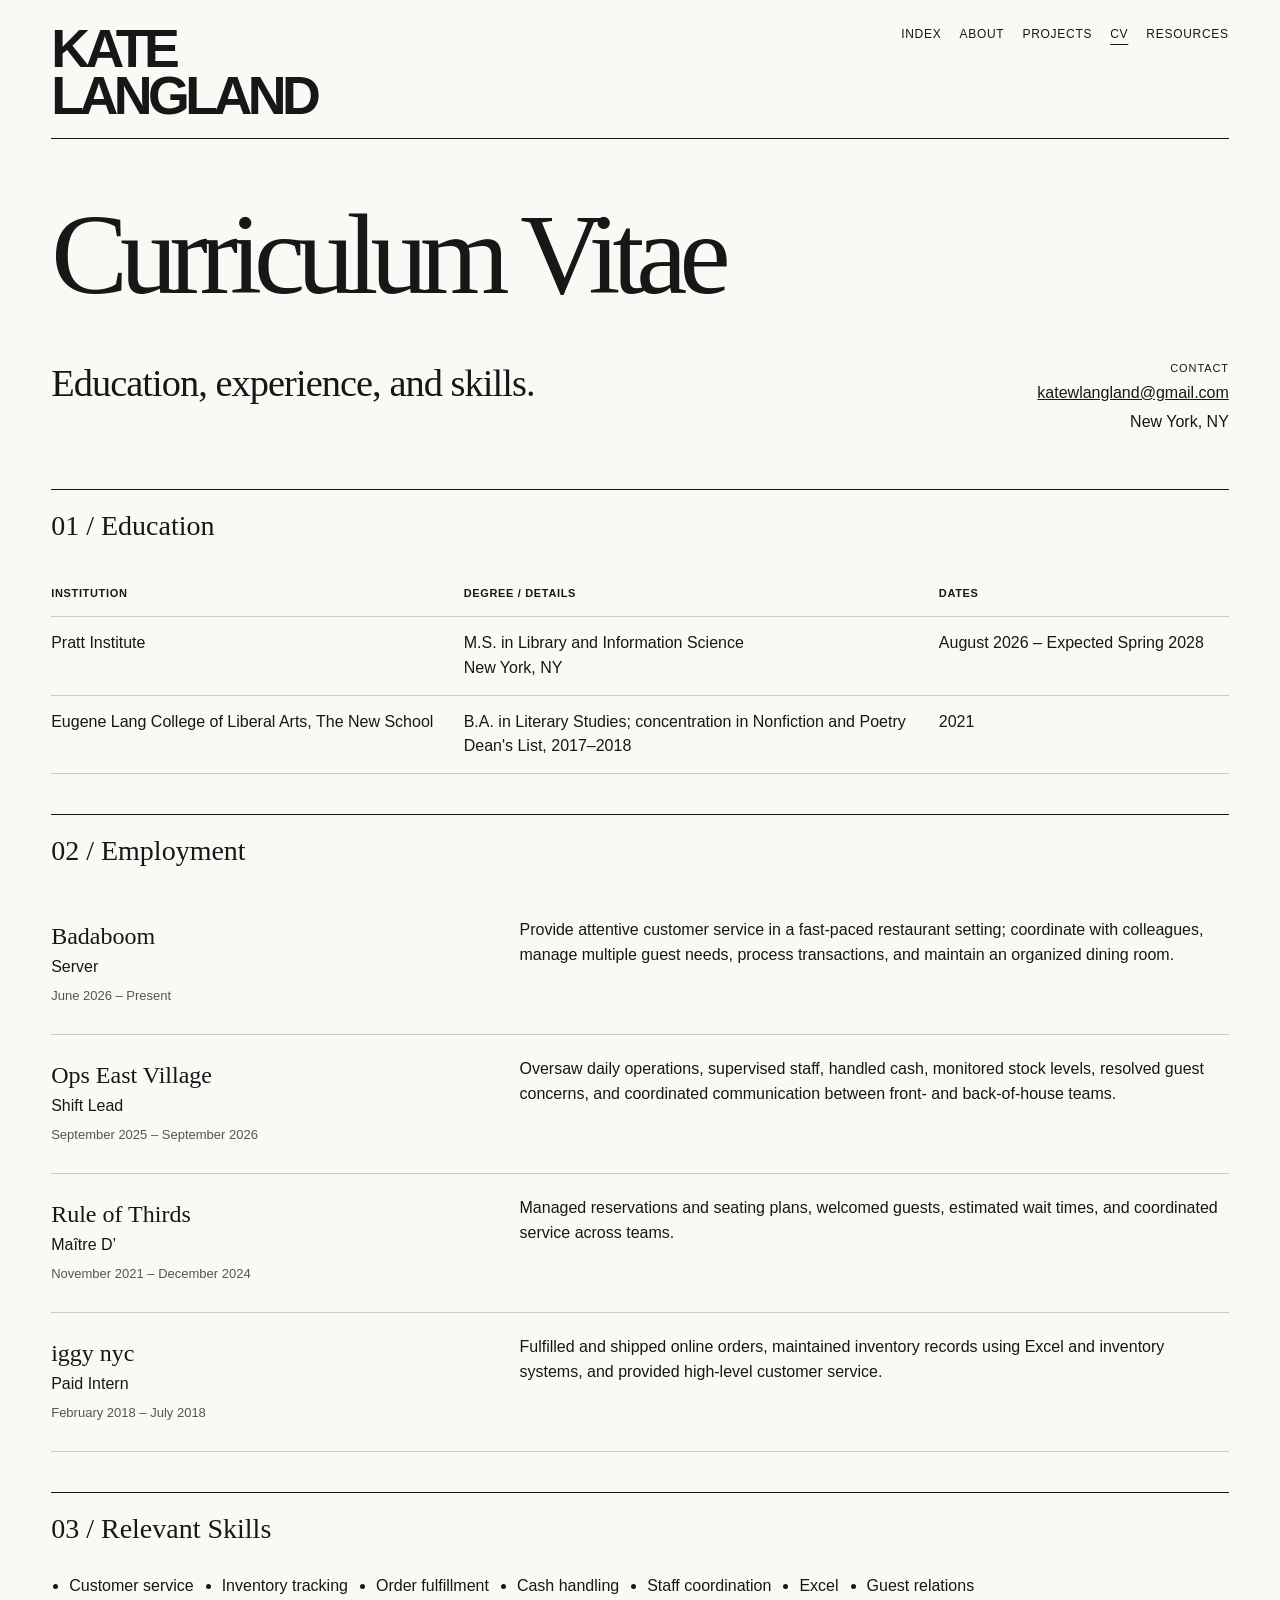
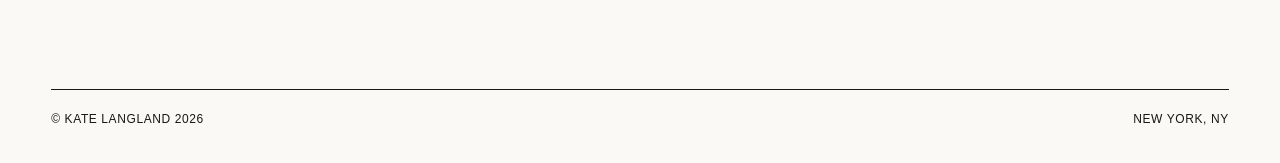
==== cv.html @ 87a674a1 "Add files via upload" ====
<!DOCTYPE html>
<html lang="en">
<head>
<meta charset="utf-8">
<meta name="viewport" content="width=device-width, initial-scale=1">
<meta name="description" content="Kate Langland — library and information science, archives, books and art.">
<title>CV — Kate Langland</title>
<link rel="stylesheet" href="style.css">
</head>
<body><div class="wrap">
<header class="site-header"><a class="brand" href="index.html">KATE<br>LANGLAND</a><nav class="site-nav" aria-label="Main navigation"><a href="index.html">Index</a><a href="about.html">About</a><a href="projects.html">Projects</a><a href="cv.html" aria-current="page">CV</a><a href="resources.html">Resources</a></nav></header>
<main><h1 class="page-title">Curriculum Vitae</h1><div class="cv-top"><p class="lead">Education, experience, and skills.</p><div class="contact"><span class="eyebrow">Contact</span><a href="mailto:katewlangland@gmail.com">katewlangland@gmail.com</a><span>New York, NY</span></div></div><section class="cv-section"><h2>01 / Education</h2><table id="cv-table"><thead><tr><th scope="col">Institution</th><th scope="col">Degree / Details</th><th scope="col">Dates</th></tr></thead><tbody><tr><td>Pratt Institute</td><td>M.S. in Library and Information Science<br>New York, NY</td><td>August 2026 – Expected Spring 2028</td></tr><tr><td>Eugene Lang College of Liberal Arts, The New School</td><td>B.A. in Literary Studies; concentration in Nonfiction and Poetry<br>Dean's List, 2017–2018</td><td>2021</td></tr></tbody></table></section><section class="cv-section"><h2>02 / Employment</h2><div class="job"><div><h3>Badaboom</h3><p>Server</p><p class="date">June 2026 – Present</p></div><p>Provide attentive customer service in a fast-paced restaurant setting; coordinate with colleagues, manage multiple guest needs, process transactions, and maintain an organized dining room.</p></div><div class="job"><div><h3>Ops East Village</h3><p>Shift Lead</p><p class="date">September 2025 – September 2026</p></div><p>Oversaw daily operations, supervised staff, handled cash, monitored stock levels, resolved guest concerns, and coordinated communication between front- and back-of-house teams.</p></div><div class="job"><div><h3>Rule of Thirds</h3><p>Maître D’</p><p class="date">November 2021 – December 2024</p></div><p>Managed reservations and seating plans, welcomed guests, estimated wait times, and coordinated service across teams.</p></div><div class="job"><div><h3>iggy nyc</h3><p>Paid Intern</p><p class="date">February 2018 – July 2018</p></div><p>Fulfilled and shipped online orders, maintained inventory records using Excel and inventory systems, and provided high-level customer service.</p></div></section><section class="cv-section"><h2>03 / Relevant Skills</h2><ul class="skill-list"><li>Customer service</li><li>Inventory tracking</li><li>Order fulfillment</li><li>Cash handling</li><li>Staff coordination</li><li>Excel</li><li>Guest relations</li></ul></section></main>
<footer id="footer"><span>© Kate Langland 2026</span><span>New York, NY</span></footer>
</div></body></html>
---- style.css ----
/* Shared styles for all five pages */
:root { --ink:#171717; --paper:#faf9f6; --line:#cbc9c3; --accent:#b53828; }
* { box-sizing:border-box; }
html { scroll-behavior:smooth; }
body { margin:0; background:var(--paper); color:var(--ink); font:16px/1.55 Arial,Helvetica,sans-serif; }
a { color:inherit; }
a:hover { color:var(--accent); }
a:focus-visible { outline:2px solid var(--accent); outline-offset:4px; }
.wrap { max-width:1440px; margin:0 auto; padding:0 4vw; }
.site-header { display:flex; justify-content:space-between; align-items:flex-start; gap:24px; padding:25px 0 18px; border-bottom:1px solid var(--ink); }
.brand { font-weight:900; font-size:clamp(29px,4.2vw,62px); line-height:.88; letter-spacing:-.085em; text-decoration:none; }
.site-nav { display:flex; flex-wrap:wrap; gap:18px; font-size:12px; text-transform:uppercase; letter-spacing:.06em; }
.site-nav a { text-decoration:none; }
.site-nav a[aria-current="page"] { text-decoration:underline; text-underline-offset:6px; }
h1,h2,h3 { font-family:Georgia,'Times New Roman',serif; font-weight:400; }
p { margin-top:0; }
.eyebrow,.caption { font-size:11px; letter-spacing:.08em; text-transform:uppercase; }
.hero { display:grid; grid-template-columns:1.5fr .55fr; gap:6vw; align-items:end; padding:60px 0 65px; }
.hero h1 { font-size:clamp(48px,6.5vw,100px); letter-spacing:-.06em; line-height:1.02; margin:15px 0 0; }
.hero-aside { max-width:310px; font-size:15px; }
.gallery { display:grid; grid-template-columns:1.15fr .85fr 1fr; align-items:start; gap:20px; }
.gallery figure { margin:0; min-width:0; }
.gallery a { display:block; overflow:hidden; }
.gallery img { display:block; width:100%; object-fit:cover; transition:transform .25s ease; }
.gallery a:hover img { transform:scale(1.025); }
.gallery .tall img { aspect-ratio:3/4; }
.gallery .wide img { aspect-ratio:4/3; }
.gallery .offset { padding-top:80px; }
.gallery .lower { padding-top:150px; }
.caption { display:flex; justify-content:space-between; gap:12px; margin-top:10px; line-height:1.5; }
.gallery-note { margin-top:20px; }
.section-heading { display:flex; justify-content:space-between; align-items:baseline; border-top:1px solid var(--ink); padding-top:12px; margin:90px 0 25px; }
.section-heading h2 { margin:0; font-size:clamp(28px,3.5vw,48px); }
.index-list { border-top:1px solid var(--line); }
.index-entry { display:grid; grid-template-columns:60px 1fr 1fr 25px; gap:15px; align-items:center; border-bottom:1px solid var(--line); padding:17px 0; text-decoration:none; }
.index-entry strong { font:400 clamp(25px,3vw,43px) Georgia,serif; }
.index-entry span { font-size:13px; }
.page-title { font-size:clamp(55px,9vw,135px); line-height:1; letter-spacing:-.07em; margin:58px 0 48px; }
.page-layout { display:grid; grid-template-columns:1fr 1fr; gap:7vw; margin-bottom:70px; }
.lead { font:400 clamp(25px,3vw,42px)/1.2 Georgia,serif; letter-spacing:-.025em; }
.copy { max-width:650px; }
.copy h2 { font-size:28px; margin:30px 0 14px; }
.copy li { margin-bottom:14px; }
.small-note,.date { font-size:13px; color:#555; }
.intro { max-width:800px; margin-bottom:45px; }
.project { display:grid; grid-template-columns:60px 1fr 1fr; gap:20px; border-top:1px solid var(--line); padding:28px 0; }
.project:last-child { border-bottom:1px solid var(--line); }
.project h2 { font-size:clamp(28px,3.5vw,48px); margin:0; }
.project p { margin:0; }
.section-space { margin-top:60px; }
.cv-top { display:flex; justify-content:space-between; gap:25px; align-items:start; margin-bottom:45px; }
.contact { display:flex; flex-direction:column; gap:4px; text-align:right; overflow-wrap:anywhere; }
.cv-section { margin:40px 0; }
.cv-section>h2 { border-top:1px solid var(--ink); padding-top:14px; font-size:28px; }
table { border-collapse:collapse; width:100%; margin:20px 0 35px; }
th,td { border-bottom:1px solid var(--line); text-align:left; vertical-align:top; padding:14px 12px 14px 0; }
th { font-size:11px; text-transform:uppercase; letter-spacing:.06em; }
.job { display:grid; grid-template-columns:1fr 1.6fr; gap:25px; border-bottom:1px solid var(--line); padding:22px 0; }
.job h3 { font-size:24px; margin:0; }
.job p { margin:0 0 6px; }
.skill-list { display:flex; flex-wrap:wrap; gap:10px 28px; padding-left:18px; }
#resource-list { padding-left:20px; }
#footer { border-top:1px solid var(--ink); display:flex; justify-content:space-between; gap:20px; margin-top:90px; padding:20px 0 35px; font-size:12px; text-transform:uppercase; letter-spacing:.05em; }
@media (max-width:750px) { .site-header { display:block; } .site-nav { margin-top:24px; gap:12px; } .hero,.page-layout { grid-template-columns:1fr; } .hero { padding:42px 0; } .gallery { grid-template-columns:1fr 1fr; gap:12px; } .gallery .offset,.gallery .lower { padding-top:0; } .gallery figure:last-child { grid-column:1/-1; width:70%; margin-left:auto; } .caption { display:block; } .caption span { display:block; } .index-entry { grid-template-columns:36px 1fr 20px; } .index-entry .description { display:none; } .project { grid-template-columns:35px 1fr; } .project p { grid-column:2; } .cv-top { display:block; } .contact { text-align:left; } .job { grid-template-columns:1fr; gap:8px; } .section-heading { margin-top:60px; } #footer { flex-direction:column; } }
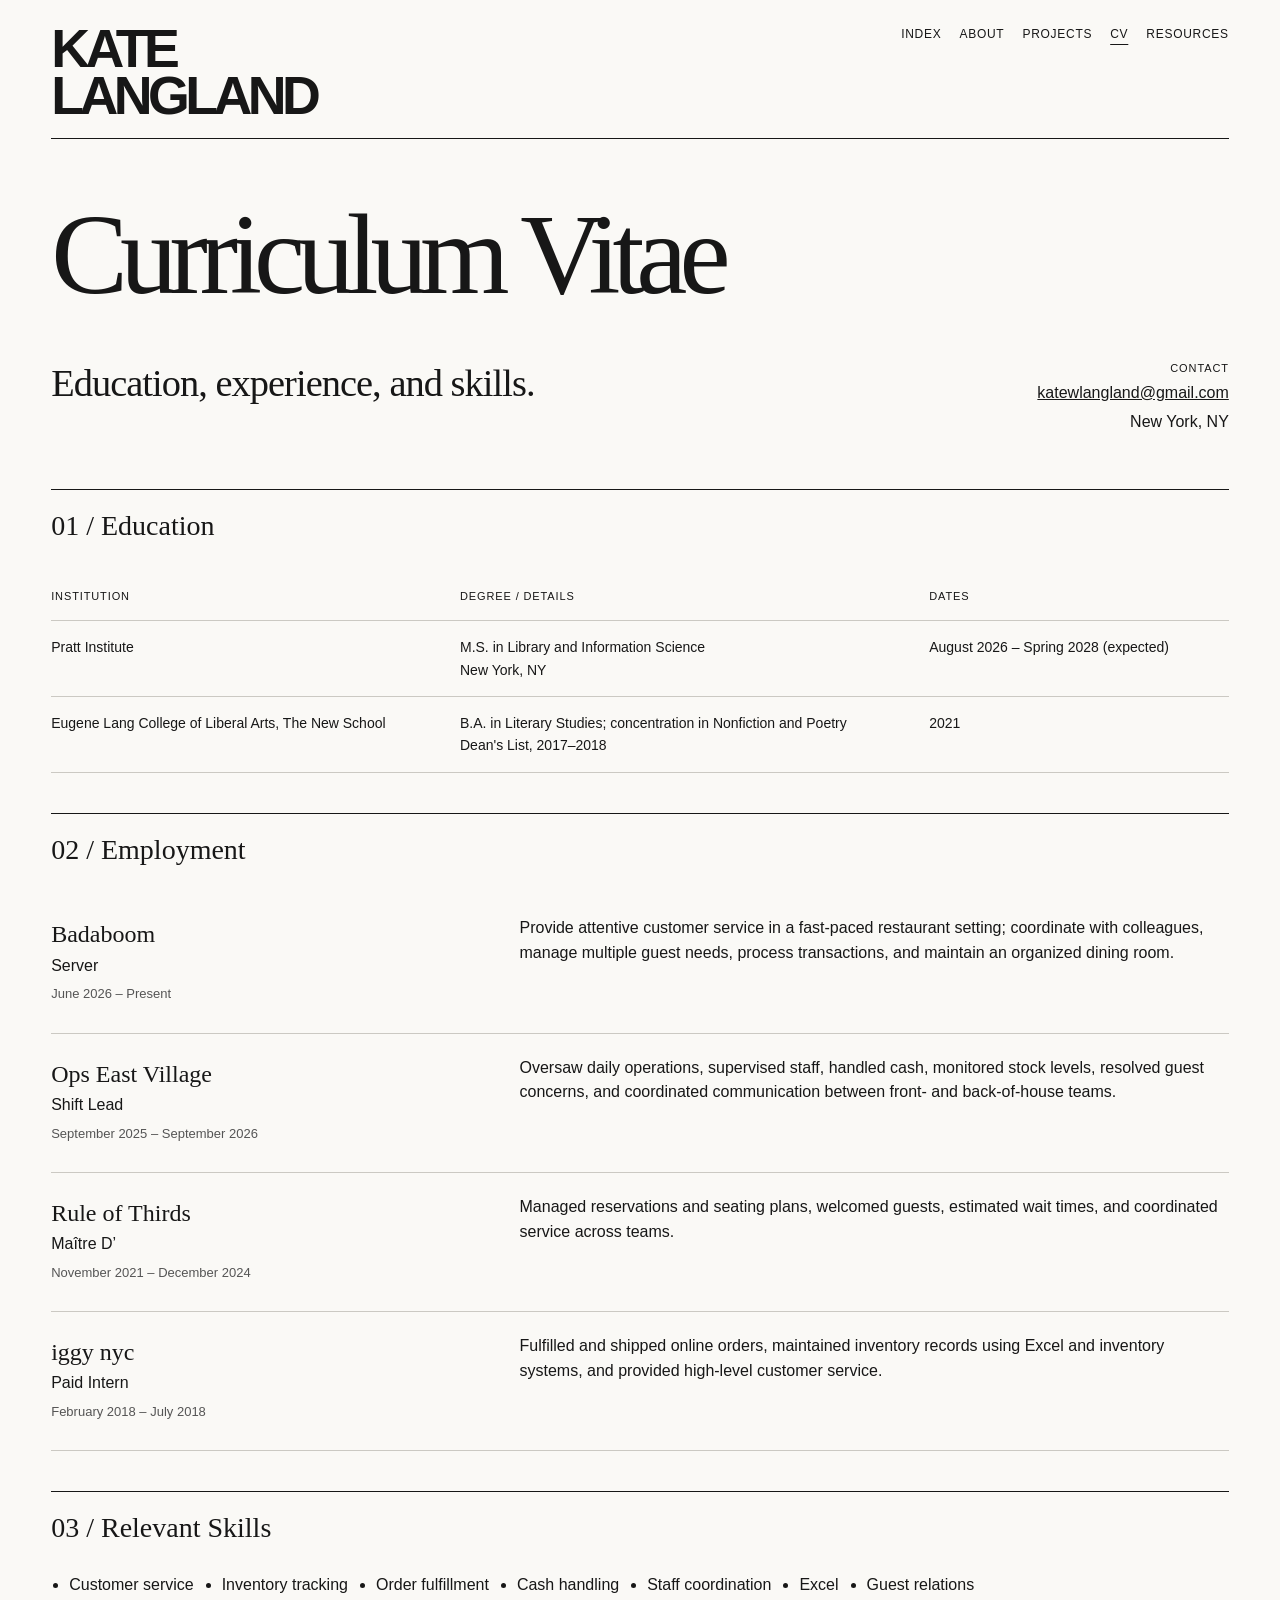
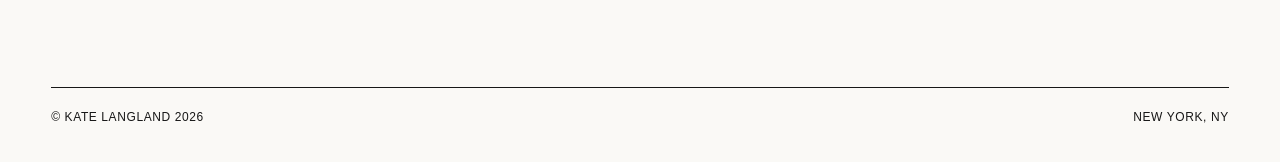
==== commit 92712654: "Add files via upload" ====
--- a/cv.html
+++ b/cv.html
@@ -9,6 +9,6 @@
 </head>
 <body><div class="wrap">
 <header class="site-header"><a class="brand" href="index.html">KATE<br>LANGLAND</a><nav class="site-nav" aria-label="Main navigation"><a href="index.html">Index</a><a href="about.html">About</a><a href="projects.html">Projects</a><a href="cv.html" aria-current="page">CV</a><a href="resources.html">Resources</a></nav></header>
-<main><h1 class="page-title">Curriculum Vitae</h1><div class="cv-top"><p class="lead">Education, experience, and skills.</p><div class="contact"><span class="eyebrow">Contact</span><a href="mailto:katewlangland@gmail.com">katewlangland@gmail.com</a><span>New York, NY</span></div></div><section class="cv-section"><h2>01 / Education</h2><table id="cv-table"><thead><tr><th scope="col">Institution</th><th scope="col">Degree / Details</th><th scope="col">Dates</th></tr></thead><tbody><tr><td>Pratt Institute</td><td>M.S. in Library and Information Science<br>New York, NY</td><td>August 2026 – Expected Spring 2028</td></tr><tr><td>Eugene Lang College of Liberal Arts, The New School</td><td>B.A. in Literary Studies; concentration in Nonfiction and Poetry<br>Dean's List, 2017–2018</td><td>2021</td></tr></tbody></table></section><section class="cv-section"><h2>02 / Employment</h2><div class="job"><div><h3>Badaboom</h3><p>Server</p><p class="date">June 2026 – Present</p></div><p>Provide attentive customer service in a fast-paced restaurant setting; coordinate with colleagues, manage multiple guest needs, process transactions, and maintain an organized dining room.</p></div><div class="job"><div><h3>Ops East Village</h3><p>Shift Lead</p><p class="date">September 2025 – September 2026</p></div><p>Oversaw daily operations, supervised staff, handled cash, monitored stock levels, resolved guest concerns, and coordinated communication between front- and back-of-house teams.</p></div><div class="job"><div><h3>Rule of Thirds</h3><p>Maître D’</p><p class="date">November 2021 – December 2024</p></div><p>Managed reservations and seating plans, welcomed guests, estimated wait times, and coordinated service across teams.</p></div><div class="job"><div><h3>iggy nyc</h3><p>Paid Intern</p><p class="date">February 2018 – July 2018</p></div><p>Fulfilled and shipped online orders, maintained inventory records using Excel and inventory systems, and provided high-level customer service.</p></div></section><section class="cv-section"><h2>03 / Relevant Skills</h2><ul class="skill-list"><li>Customer service</li><li>Inventory tracking</li><li>Order fulfillment</li><li>Cash handling</li><li>Staff coordination</li><li>Excel</li><li>Guest relations</li></ul></section></main>
+<main><h1 class="page-title">Curriculum Vitae</h1><div class="cv-top"><p class="lead">Education, experience, and skills.</p><div class="contact"><span class="eyebrow">Contact</span><a href="mailto:katewlangland@gmail.com">katewlangland@gmail.com</a><span>New York, NY</span></div></div><section class="cv-section"><h2>01 / Education</h2><table id="cv-table" class="education-table"><thead><tr><th scope="col">Institution</th><th scope="col">Degree / Details</th><th scope="col">Dates</th></tr></thead><tbody><tr><td>Pratt Institute</td><td>M.S. in Library and Information Science<br>New York, NY</td><td>August 2026 – Spring 2028 (expected)</td></tr><tr><td>Eugene Lang College of Liberal Arts, The New School</td><td>B.A. in Literary Studies; concentration in Nonfiction and Poetry<br>Dean's List, 2017–2018</td><td>2021</td></tr></tbody></table></section><section class="cv-section"><h2>02 / Employment</h2><div class="job"><div><h3>Badaboom</h3><p>Server</p><p class="date">June 2026 – Present</p></div><p>Provide attentive customer service in a fast-paced restaurant setting; coordinate with colleagues, manage multiple guest needs, process transactions, and maintain an organized dining room.</p></div><div class="job"><div><h3>Ops East Village</h3><p>Shift Lead</p><p class="date">September 2025 – September 2026</p></div><p>Oversaw daily operations, supervised staff, handled cash, monitored stock levels, resolved guest concerns, and coordinated communication between front- and back-of-house teams.</p></div><div class="job"><div><h3>Rule of Thirds</h3><p>Maître D’</p><p class="date">November 2021 – December 2024</p></div><p>Managed reservations and seating plans, welcomed guests, estimated wait times, and coordinated service across teams.</p></div><div class="job"><div><h3>iggy nyc</h3><p>Paid Intern</p><p class="date">February 2018 – July 2018</p></div><p>Fulfilled and shipped online orders, maintained inventory records using Excel and inventory systems, and provided high-level customer service.</p></div></section><section class="cv-section"><h2>03 / Relevant Skills</h2><ul class="skill-list"><li>Customer service</li><li>Inventory tracking</li><li>Order fulfillment</li><li>Cash handling</li><li>Staff coordination</li><li>Excel</li><li>Guest relations</li></ul></section></main>
 <footer id="footer"><span>© Kate Langland 2026</span><span>New York, NY</span></footer>
 </div></body></html>
--- a/style.css
+++ b/style.css
@@ -62,3 +62,23 @@
 #resource-list { padding-left:20px; }
 #footer { border-top:1px solid var(--ink); display:flex; justify-content:space-between; gap:20px; margin-top:90px; padding:20px 0 35px; font-size:12px; text-transform:uppercase; letter-spacing:.05em; }
 @media (max-width:750px) { .site-header { display:block; } .site-nav { margin-top:24px; gap:12px; } .hero,.page-layout { grid-template-columns:1fr; } .hero { padding:42px 0; } .gallery { grid-template-columns:1fr 1fr; gap:12px; } .gallery .offset,.gallery .lower { padding-top:0; } .gallery figure:last-child { grid-column:1/-1; width:70%; margin-left:auto; } .caption { display:block; } .caption span { display:block; } .index-entry { grid-template-columns:36px 1fr 20px; } .index-entry .description { display:none; } .project { grid-template-columns:35px 1fr; } .project p { grid-column:2; } .cv-top { display:block; } .contact { text-align:left; } .job { grid-template-columns:1fr; gap:8px; } .section-heading { margin-top:60px; } #footer { flex-direction:column; } }
+
+/* Preserve the complete artworks without cropping. */
+.gallery img { height:auto; object-fit:contain; }
+.gallery .tall img, .gallery .wide img { aspect-ratio:auto; }
+.gallery .caption { flex-wrap:wrap; }
+
+/* Minimal homepage introduction */
+.home-intro { padding: 36px 0 38px; }
+.home-intro .hero-aside { max-width: 530px; }
+.home-intro .hero-aside p { margin-top: 0; }
+
+/* Final JPEG gallery: preserve original proportions without cropping. */
+.gallery img { width: 100%; height: auto; object-fit: contain; }
+.gallery .wide img, .gallery .tall img { aspect-ratio: auto; }
+
+/* CV education table: readable editorial styling */
+.education-table { width:100%; border-collapse:collapse; margin:25px 0 35px; font-size:14px; }
+.education-table th, .education-table td { padding:15px 20px 15px 0; text-align:left; vertical-align:top; border-bottom:1px solid var(--line, #ccc); line-height:1.6; }
+.education-table th { font-size:11px; font-weight:500; text-transform:uppercase; letter-spacing:.08em; }
+@media (max-width:600px) { .education-table { font-size:12px; } .education-table th, .education-table td { padding:12px 8px 12px 0; overflow-wrap:anywhere; } }
